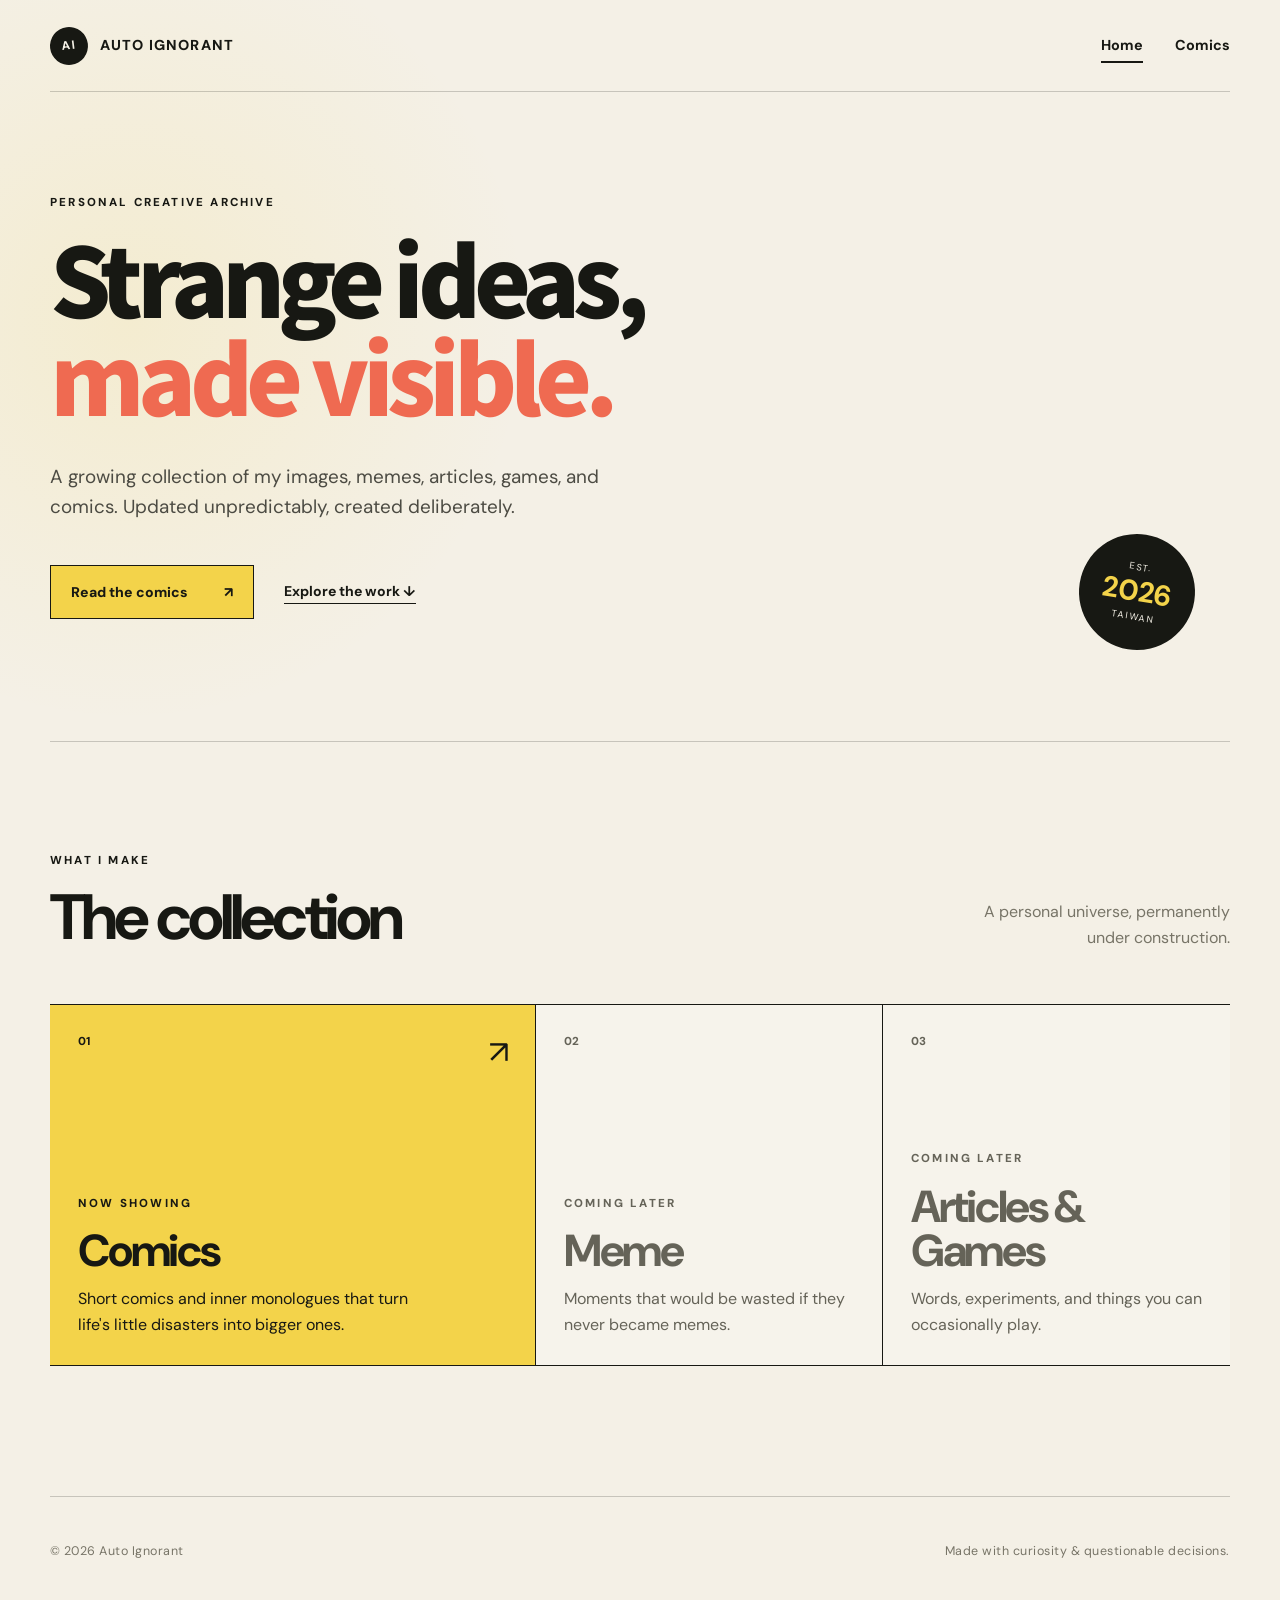
==== index.html @ fe446a47 "1st" ====
<!doctype html>
<html lang="en">
<head>
  <meta charset="utf-8">
  <meta name="viewport" content="width=device-width, initial-scale=1">
  <meta name="description" content="The personal creative archive of Auto Ignorant, featuring comics, memes, articles, and games.">
  <title>Auto Ignorant — Personal Creative Archive</title>
  <link rel="stylesheet" href="./styles.css">
</head>
<body>
  <header class="site-header">
    <a class="brand" href="./index.html" aria-label="Back to home">
      <span class="brand-mark" aria-hidden="true">AI</span>
      <span>Auto Ignorant</span>
    </a>
    <nav class="site-nav" aria-label="Main navigation">
      <a class="active" href="./index.html" aria-current="page">Home</a>
      <a href="./Comics.html">Comics</a>
    </nav>
  </header>

  <main>
    <section class="hero">
      <p class="eyebrow">PERSONAL CREATIVE ARCHIVE</p>
      <h1>Strange ideas,<br><em>made visible.</em></h1>
      <p class="hero-copy">
        A growing collection of my images, memes, articles, games, and comics.
        Updated unpredictably, created deliberately.
      </p>
      <div class="hero-actions">
        <a class="button button-primary" href="./Comics.html">Read the comics <span aria-hidden="true">↗</span></a>
        <a class="text-link" href="#works">Explore the work <span aria-hidden="true">↓</span></a>
      </div>
      <div class="hero-stamp" aria-hidden="true">
        <span>EST.</span>
        <strong>2026</strong>
        <span>TAIWAN</span>
      </div>
    </section>

    <section class="works-section" id="works" aria-labelledby="works-title">
      <div class="section-heading">
        <div>
          <p class="eyebrow">WHAT I MAKE</p>
          <h2 id="works-title">The collection</h2>
        </div>
        <p>A personal universe, permanently under construction.</p>
      </div>

      <div class="work-grid">
        <a class="work-card featured" href="./Comics.html">
          <span class="work-number">01</span>
          <div>
            <p class="card-label">NOW SHOWING</p>
            <h3>Comics</h3>
            <p>Short comics and inner monologues that turn life's little disasters into bigger ones.</p>
          </div>
          <span class="card-arrow" aria-hidden="true">↗</span>
        </a>

        <article class="work-card muted">
          <span class="work-number">02</span>
          <div>
            <p class="card-label">COMING LATER</p>
            <h3>Meme</h3>
            <p>Moments that would be wasted if they never became memes.</p>
          </div>
        </article>

        <article class="work-card muted">
          <span class="work-number">03</span>
          <div>
            <p class="card-label">COMING LATER</p>
            <h3>Articles & Games</h3>
            <p>Words, experiments, and things you can occasionally play.</p>
          </div>
        </article>
      </div>
    </section>
  </main>

  <footer class="site-footer">
    <p>© 2026 Auto Ignorant</p>
    <p>Made with curiosity &amp; questionable decisions.</p>
  </footer>
</body>
</html>
---- styles.css ----
@import url("https://fonts.googleapis.com/css2?family=DM+Sans:wght@400;500;600;700&family=Noto+Sans+TC:wght@400;500;700;900&display=swap");

:root {
  --ink: #171813;
  --paper: #f4f0e6;
  --paper-deep: #e7dfce;
  --acid: #f3d34a;
  --coral: #ef6a51;
  --muted: #777467;
  --line: rgba(23, 24, 19, 0.2);
  --max-width: 1180px;
}

* {
  box-sizing: border-box;
}

html {
  scroll-behavior: smooth;
}

body {
  margin: 0;
  color: var(--ink);
  background:
    radial-gradient(circle at 10% 20%, rgba(243, 211, 74, 0.14), transparent 25rem),
    var(--paper);
  font-family: "DM Sans", "Noto Sans TC", sans-serif;
  line-height: 1.6;
}

a {
  color: inherit;
  text-decoration: none;
}

.site-header,
.site-footer,
main {
  width: min(calc(100% - 48px), var(--max-width));
  margin-inline: auto;
}

.site-header {
  min-height: 92px;
  display: flex;
  align-items: center;
  justify-content: space-between;
  border-bottom: 1px solid var(--line);
}

.brand {
  display: inline-flex;
  gap: 12px;
  align-items: center;
  font-size: 0.9rem;
  font-weight: 800;
  letter-spacing: 0.08em;
  text-transform: uppercase;
}

.brand-mark {
  width: 38px;
  aspect-ratio: 1;
  display: grid;
  place-items: center;
  color: var(--paper);
  background: var(--ink);
  border-radius: 50%;
  font-size: 0.75rem;
  transform: rotate(-7deg);
}

.site-nav {
  display: flex;
  gap: 32px;
  font-size: 0.9rem;
  font-weight: 700;
}

.site-nav a {
  position: relative;
  padding: 10px 0;
}

.site-nav a::after {
  content: "";
  position: absolute;
  right: 0;
  bottom: 4px;
  left: 0;
  height: 2px;
  background: var(--ink);
  transform: scaleX(0);
  transform-origin: right;
  transition: transform 180ms ease;
}

.site-nav a:hover::after,
.site-nav a.active::after {
  transform: scaleX(1);
  transform-origin: left;
}

.hero {
  min-height: 650px;
  position: relative;
  display: flex;
  flex-direction: column;
  justify-content: center;
  padding: 90px 0 110px;
  border-bottom: 1px solid var(--line);
  overflow: hidden;
}

.eyebrow,
.card-label {
  margin: 0 0 16px;
  font-size: 0.72rem;
  font-weight: 800;
  letter-spacing: 0.19em;
}

.hero h1,
.page-intro h1 {
  max-width: 920px;
  margin: 0;
  font-family: "Noto Sans TC", sans-serif;
  font-size: clamp(3.15rem, 7.5vw, 7rem);
  font-weight: 900;
  letter-spacing: -0.07em;
  line-height: 1.02;
}

.hero h1 em {
  color: var(--coral);
  font-style: normal;
}

.hero-copy {
  max-width: 550px;
  margin: 38px 0 0;
  color: #4c4b43;
  font-size: clamp(1rem, 1.5vw, 1.18rem);
}

.hero-actions {
  display: flex;
  gap: 30px;
  align-items: center;
  margin-top: 42px;
}

.button {
  display: inline-flex;
  gap: 36px;
  align-items: center;
  justify-content: space-between;
  padding: 15px 20px;
  border: 1px solid var(--ink);
  font-size: 0.88rem;
  font-weight: 800;
  transition: transform 160ms ease, box-shadow 160ms ease;
}

.button:hover {
  transform: translate(-3px, -3px);
  box-shadow: 5px 5px 0 var(--ink);
}

.button-primary {
  background: var(--acid);
}

.button-secondary {
  min-width: 172px;
  color: var(--paper);
  background: var(--ink);
  border-color: var(--paper);
}

.button-secondary:hover {
  box-shadow: 5px 5px 0 var(--acid);
}

.text-link {
  font-size: 0.88rem;
  font-weight: 700;
  border-bottom: 1px solid var(--ink);
}

.hero-stamp {
  width: 116px;
  aspect-ratio: 1;
  position: absolute;
  right: 3%;
  bottom: 14%;
  display: flex;
  flex-direction: column;
  align-items: center;
  justify-content: center;
  background: var(--ink);
  border-radius: 50%;
  color: var(--paper);
  font-size: 0.58rem;
  letter-spacing: 0.2em;
  line-height: 1.3;
  transform: rotate(9deg);
}

.hero-stamp strong {
  color: var(--acid);
  font-size: 1.8rem;
  letter-spacing: 0;
}

.works-section {
  padding: 110px 0 130px;
}

.section-heading {
  display: flex;
  align-items: end;
  justify-content: space-between;
  margin-bottom: 54px;
}

.section-heading h2 {
  margin: 0;
  font-size: clamp(2.5rem, 5vw, 4.5rem);
  letter-spacing: -0.06em;
  line-height: 1;
}

.section-heading > p {
  max-width: 260px;
  margin: 0;
  color: var(--muted);
  text-align: right;
}

.work-grid {
  display: grid;
  grid-template-columns: 1.4fr 1fr 1fr;
  border-top: 1px solid var(--ink);
  border-bottom: 1px solid var(--ink);
}

.work-card {
  min-height: 360px;
  position: relative;
  display: flex;
  flex-direction: column;
  justify-content: space-between;
  padding: 28px;
  border-right: 1px solid var(--ink);
}

.work-card:last-child {
  border-right: 0;
}

.work-card.featured {
  background: var(--acid);
  transition: background 180ms ease;
}

.work-card.featured:hover {
  background: #ffe466;
}

.work-card h3 {
  margin: 0 0 12px;
  font-size: clamp(2rem, 3.5vw, 3.4rem);
  letter-spacing: -0.05em;
  line-height: 1;
}

.work-card p:last-child {
  max-width: 340px;
  margin: 0;
}

.work-number {
  font-size: 0.72rem;
  font-weight: 800;
}

.card-arrow {
  position: absolute;
  top: 22px;
  right: 26px;
  font-size: 2rem;
  transition: transform 180ms ease;
}

.featured:hover .card-arrow {
  transform: translate(5px, -5px);
}

.muted {
  color: #656358;
  background: rgba(255, 255, 255, 0.18);
}

.site-footer {
  min-height: 110px;
  display: flex;
  align-items: center;
  justify-content: space-between;
  border-top: 1px solid var(--line);
  color: var(--muted);
  font-size: 0.78rem;
  letter-spacing: 0.04em;
}

.comic-main {
  padding-bottom: 120px;
}

.page-intro {
  padding: 100px 0 84px;
  text-align: center;
}

.page-intro h1 {
  max-width: none;
  font-size: clamp(5rem, 14vw, 11rem);
  line-height: 0.9;
}

.title-dot {
  color: var(--coral);
}

.page-intro > p:last-child {
  max-width: 520px;
  margin: 32px auto 0;
  color: var(--muted);
}

.comic-entry {
  width: min(100%, 900px);
  margin-inline: auto;
}

.comic-meta {
  display: flex;
  align-items: end;
  justify-content: space-between;
  padding: 26px 0;
  border-top: 1px solid var(--ink);
}

.comic-meta h2 {
  margin: 0;
  font-size: clamp(2rem, 5vw, 3.8rem);
  letter-spacing: -0.055em;
  line-height: 1;
}

.comic-meta dl {
  display: flex;
  gap: 38px;
  margin: 0;
}

.comic-meta dt {
  color: var(--muted);
  font-size: 0.62rem;
  font-weight: 800;
  letter-spacing: 0.16em;
}

.comic-meta dd {
  margin: 2px 0 0;
  font-size: 0.78rem;
  font-weight: 700;
}

.comic-frame {
  margin: 0;
  padding: 14px;
  background: var(--ink);
}

.comic-frame img {
  width: 100%;
  height: auto;
  display: block;
  background: #fff;
}

.comic-frame figcaption {
  padding: 16px 4px 2px;
  color: var(--paper-deep);
  font-size: 0.78rem;
  text-align: center;
}

.comic-end {
  display: flex;
  align-items: center;
  justify-content: space-between;
  padding: 32px 0;
  border-bottom: 1px solid var(--ink);
  font-size: 0.68rem;
  font-weight: 800;
  letter-spacing: 0.15em;
}

@media (max-width: 780px) {
  .site-header,
  .site-footer,
  main {
    width: min(calc(100% - 32px), var(--max-width));
  }

  .site-header {
    min-height: 76px;
  }

  .site-nav {
    gap: 20px;
  }

  .hero {
    min-height: calc(100vh - 76px);
    padding: 70px 0 90px;
  }

  .hero h1 {
    letter-spacing: -0.055em;
  }

  .hero-stamp {
    width: 90px;
    right: 0;
    bottom: 5%;
  }

  .section-heading {
    align-items: start;
    flex-direction: column;
    gap: 18px;
  }

  .section-heading > p {
    text-align: left;
  }

  .work-grid {
    grid-template-columns: 1fr;
  }

  .work-card {
    min-height: 270px;
    border-right: 0;
    border-bottom: 1px solid var(--ink);
  }

  .work-card:last-child {
    border-bottom: 0;
  }

  .comic-meta {
    align-items: start;
    flex-direction: column;
    gap: 28px;
  }

  .comic-frame {
    margin-inline: -16px;
    padding: 7px;
  }
}

@media (max-width: 480px) {
  .brand > span:last-child {
    display: none;
  }

  .hero-actions {
    align-items: flex-start;
    flex-direction: column;
    gap: 22px;
  }

  .hero-stamp {
    display: none;
  }

  .works-section {
    padding: 85px 0 95px;
  }

  .page-intro {
    padding: 80px 0 64px;
  }

  .comic-meta dl {
    width: 100%;
    justify-content: space-between;
    gap: 20px;
  }

  .comic-end {
    align-items: flex-start;
    flex-direction: column;
    gap: 24px;
  }

  .site-footer {
    align-items: flex-start;
    flex-direction: column;
    justify-content: center;
    gap: 4px;
  }

  .site-footer p {
    margin: 0;
  }
}

@media (prefers-reduced-motion: reduce) {
  html {
    scroll-behavior: auto;
  }

  *,
  *::before,
  *::after {
    transition-duration: 0.01ms !important;
  }
}
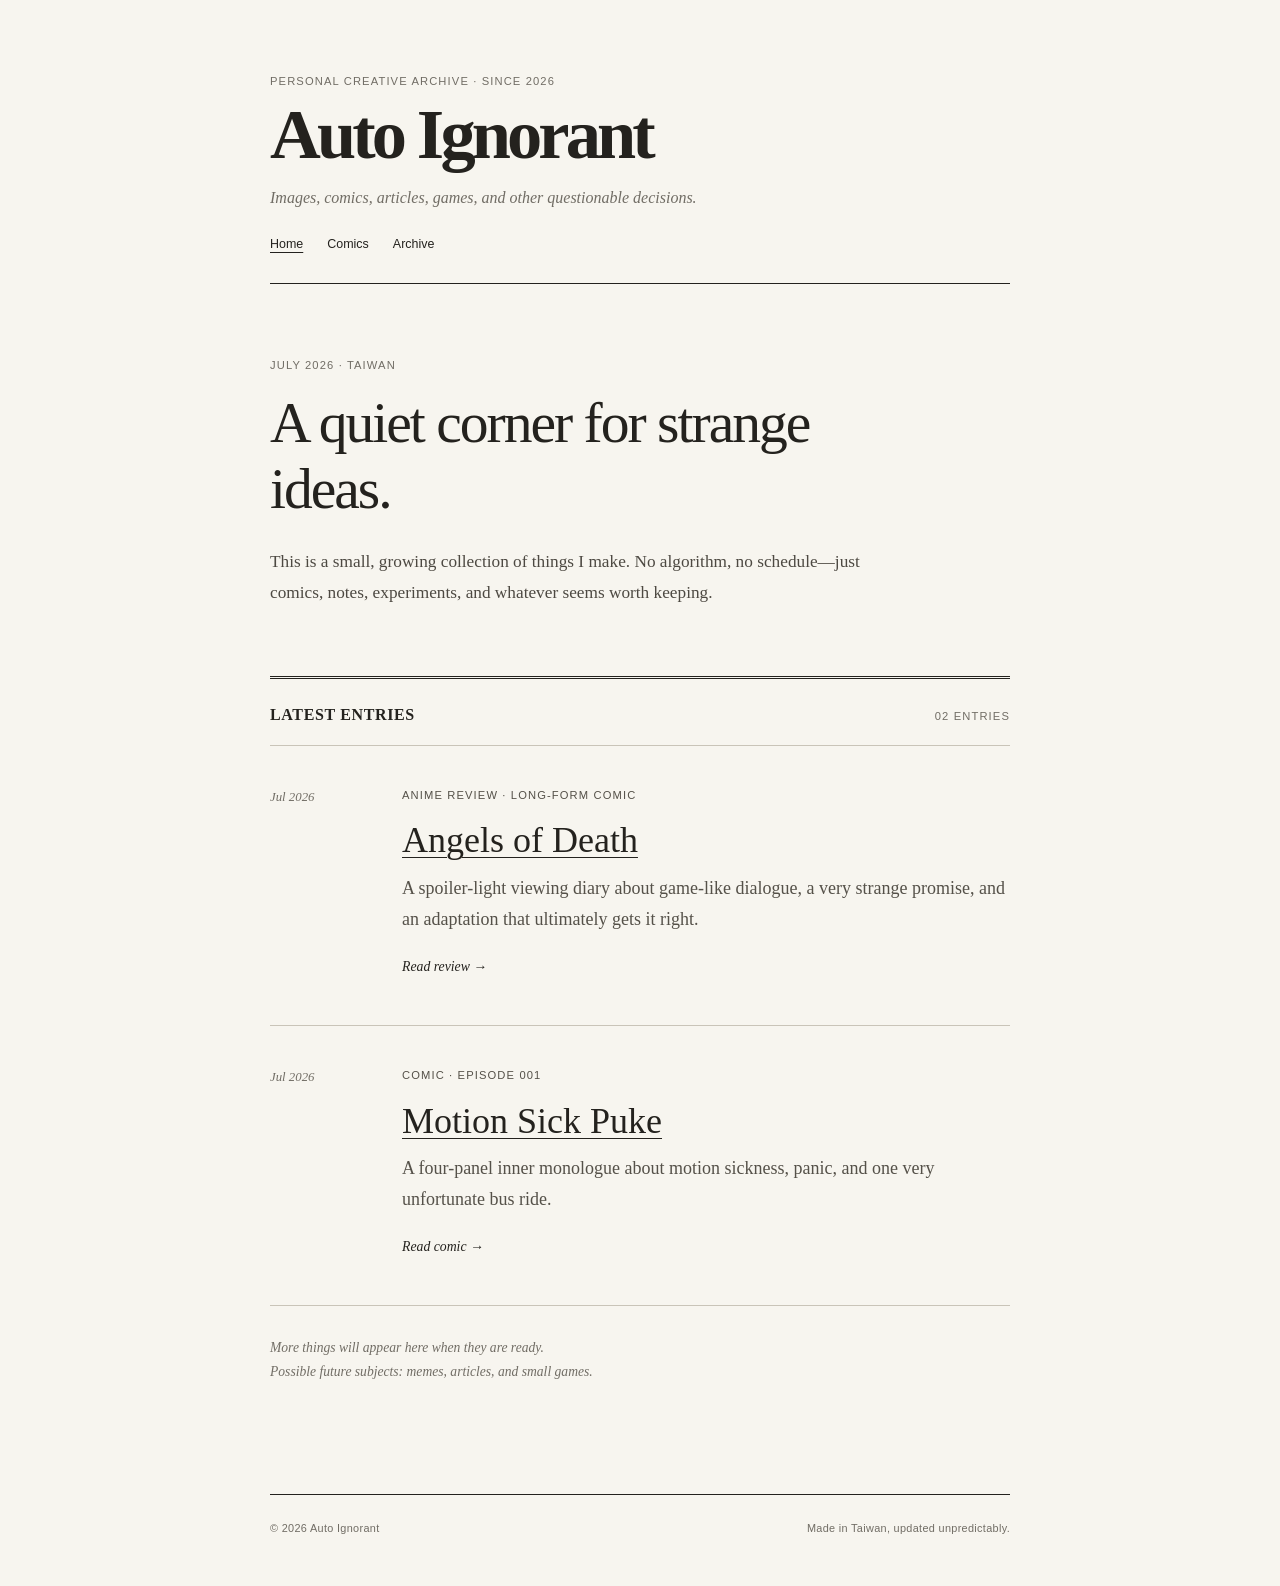
==== commit 5b744804: "AngelsOfDeathReview" ====
--- a/index.html
+++ b/index.html
@@ -7,81 +7,64 @@
   <title>Auto Ignorant — Personal Creative Archive</title>
   <link rel="stylesheet" href="./styles.css">
 </head>
-<body>
-  <header class="site-header">
-    <a class="brand" href="./index.html" aria-label="Back to home">
-      <span class="brand-mark" aria-hidden="true">AI</span>
-      <span>Auto Ignorant</span>
-    </a>
-    <nav class="site-nav" aria-label="Main navigation">
-      <a class="active" href="./index.html" aria-current="page">Home</a>
+<body class="blog-home">
+  <header class="blog-header">
+    <p class="blog-kicker">Personal creative archive · Since 2026</p>
+    <a class="blog-title" href="./index.html" aria-label="Auto Ignorant home">Auto Ignorant</a>
+    <p class="blog-description">Images, comics, articles, games, and other questionable decisions.</p>
+    <nav class="blog-nav" aria-label="Main navigation">
+      <a href="./index.html" aria-current="page">Home</a>
       <a href="./Comics.html">Comics</a>
+      <a href="#archive">Archive</a>
     </nav>
   </header>
 
-  <main>
-    <section class="hero">
-      <p class="eyebrow">PERSONAL CREATIVE ARCHIVE</p>
-      <h1>Strange ideas,<br><em>made visible.</em></h1>
-      <p class="hero-copy">
-        A growing collection of my images, memes, articles, games, and comics.
-        Updated unpredictably, created deliberately.
+  <main class="blog-main">
+    <section class="blog-intro" aria-labelledby="intro-title">
+      <p class="blog-date">July 2026 · Taiwan</p>
+      <h1 id="intro-title">A quiet corner for strange ideas.</h1>
+      <p>
+        This is a small, growing collection of things I make. No algorithm,
+        no schedule—just comics, notes, experiments, and whatever seems worth keeping.
       </p>
-      <div class="hero-actions">
-        <a class="button button-primary" href="./Comics.html">Read the comics <span aria-hidden="true">↗</span></a>
-        <a class="text-link" href="#works">Explore the work <span aria-hidden="true">↓</span></a>
-      </div>
-      <div class="hero-stamp" aria-hidden="true">
-        <span>EST.</span>
-        <strong>2026</strong>
-        <span>TAIWAN</span>
-      </div>
     </section>
 
-    <section class="works-section" id="works" aria-labelledby="works-title">
-      <div class="section-heading">
+    <section class="archive" id="archive" aria-labelledby="archive-title">
+      <header class="archive-heading">
+        <h2 id="archive-title">Latest entries</h2>
+        <span>02 entries</span>
+      </header>
+
+      <article class="post-entry">
+        <time datetime="2026-07">Jul 2026</time>
         <div>
-          <p class="eyebrow">WHAT I MAKE</p>
-          <h2 id="works-title">The collection</h2>
+          <p class="post-type">Anime review · Long-form comic</p>
+          <h3><a href="./AngelsOfDeathReview.html">Angels of Death</a></h3>
+          <p>A spoiler-light viewing diary about game-like dialogue, a very strange promise, and an adaptation that ultimately gets it right.</p>
+          <a class="read-more" href="./AngelsOfDeathReview.html">Read review →</a>
         </div>
-        <p>A personal universe, permanently under construction.</p>
-      </div>
+      </article>
 
-      <div class="work-grid">
-        <a class="work-card featured" href="./Comics.html">
-          <span class="work-number">01</span>
-          <div>
-            <p class="card-label">NOW SHOWING</p>
-            <h3>Comics</h3>
-            <p>Short comics and inner monologues that turn life's little disasters into bigger ones.</p>
-          </div>
-          <span class="card-arrow" aria-hidden="true">↗</span>
-        </a>
+      <article class="post-entry">
+        <time datetime="2026-07">Jul 2026</time>
+        <div>
+          <p class="post-type">Comic · Episode 001</p>
+          <h3><a href="./Comics.html">Motion Sick Puke</a></h3>
+          <p>A four-panel inner monologue about motion sickness, panic, and one very unfortunate bus ride.</p>
+          <a class="read-more" href="./Comics.html">Read comic →</a>
+        </div>
+      </article>
 
-        <article class="work-card muted">
-          <span class="work-number">02</span>
-          <div>
-            <p class="card-label">COMING LATER</p>
-            <h3>Meme</h3>
-            <p>Moments that would be wasted if they never became memes.</p>
-          </div>
-        </article>
-
-        <article class="work-card muted">
-          <span class="work-number">03</span>
-          <div>
-            <p class="card-label">COMING LATER</p>
-            <h3>Articles & Games</h3>
-            <p>Words, experiments, and things you can occasionally play.</p>
-          </div>
-        </article>
+      <div class="archive-note">
+        <p>More things will appear here when they are ready.</p>
+        <p>Possible future subjects: memes, articles, and small games.</p>
       </div>
     </section>
   </main>
 
-  <footer class="site-footer">
+  <footer class="blog-footer">
     <p>© 2026 Auto Ignorant</p>
-    <p>Made with curiosity &amp; questionable decisions.</p>
+    <p>Made in Taiwan, updated unpredictably.</p>
   </footer>
 </body>
 </html>
--- a/styles.css
+++ b/styles.css
@@ -409,6 +409,26 @@
   letter-spacing: 0.15em;
 }
 
+.more-comics {
+  width: min(100%, 900px);
+  margin: 96px auto 0;
+  padding: 44px;
+  background: var(--acid);
+  border: 1px solid var(--ink);
+}
+
+.more-comics h2 {
+  margin: 0;
+  font-size: clamp(2rem, 5vw, 3.8rem);
+  letter-spacing: -0.055em;
+  line-height: 1;
+}
+
+.more-comics > p:not(.eyebrow) {
+  max-width: 610px;
+  margin: 24px 0 30px;
+}
+
 @media (max-width: 780px) {
   .site-header,
   .site-footer,
@@ -473,6 +493,10 @@
     margin-inline: -16px;
     padding: 7px;
   }
+
+  .more-comics {
+    padding: 32px 24px;
+  }
 }
 
 @media (max-width: 480px) {
@@ -533,3 +557,342 @@
     transition-duration: 0.01ms !important;
   }
 }
+
+/* Minimal journal-style home page */
+.blog-home {
+  --blog-ink: #24221e;
+  --blog-muted: #716d65;
+  --blog-line: #c9c4b8;
+  margin: 0;
+  color: var(--blog-ink);
+  background: #f7f5ef;
+  font-family: Georgia, "Times New Roman", "Noto Serif TC", serif;
+  font-size: 18px;
+  line-height: 1.75;
+}
+
+.blog-header,
+.blog-main,
+.blog-footer {
+  width: min(calc(100% - 40px), 740px);
+  margin-inline: auto;
+}
+
+.blog-header {
+  padding: 72px 0 28px;
+  border-bottom: 1px solid var(--blog-ink);
+}
+
+.blog-kicker,
+.blog-date,
+.post-type,
+.archive-heading span {
+  color: var(--blog-muted);
+  font-family: Arial, "Noto Sans TC", sans-serif;
+  font-size: 0.7rem;
+  letter-spacing: 0.1em;
+  text-transform: uppercase;
+}
+
+.blog-kicker {
+  margin: 0 0 6px;
+}
+
+.blog-title {
+  display: inline-block;
+  font-size: clamp(2.5rem, 8vw, 4.4rem);
+  font-weight: 700;
+  letter-spacing: -0.055em;
+  line-height: 1.05;
+}
+
+.blog-description {
+  max-width: 570px;
+  margin: 12px 0 22px;
+  color: var(--blog-muted);
+  font-size: 1rem;
+  font-style: italic;
+}
+
+.blog-nav {
+  display: flex;
+  gap: 24px;
+  font-family: Arial, "Noto Sans TC", sans-serif;
+  font-size: 0.78rem;
+}
+
+.blog-nav a {
+  text-decoration: underline;
+  text-decoration-color: transparent;
+  text-underline-offset: 4px;
+}
+
+.blog-nav a:hover,
+.blog-nav a[aria-current="page"] {
+  text-decoration-color: currentColor;
+}
+
+.blog-main {
+  padding-bottom: 80px;
+}
+
+.blog-intro {
+  padding: 72px 0 68px;
+}
+
+.blog-date {
+  margin: 0 0 14px;
+}
+
+.blog-intro h1 {
+  max-width: 650px;
+  margin: 0 0 26px;
+  font-size: clamp(2.1rem, 6vw, 3.6rem);
+  font-weight: 400;
+  letter-spacing: -0.035em;
+  line-height: 1.14;
+}
+
+.blog-intro > p:last-child {
+  max-width: 620px;
+  margin: 0;
+  color: #4d4942;
+  font-size: 1.08rem;
+}
+
+.archive {
+  border-top: 3px double var(--blog-ink);
+}
+
+.archive-heading {
+  display: flex;
+  align-items: baseline;
+  justify-content: space-between;
+  padding: 22px 0 16px;
+  border-bottom: 1px solid var(--blog-line);
+}
+
+.archive-heading h2 {
+  margin: 0;
+  font-size: 1rem;
+  font-weight: 700;
+  letter-spacing: 0.04em;
+  text-transform: uppercase;
+}
+
+.post-entry {
+  display: grid;
+  grid-template-columns: 110px 1fr;
+  gap: 22px;
+  padding: 40px 0 44px;
+  border-bottom: 1px solid var(--blog-line);
+}
+
+.post-entry time {
+  color: var(--blog-muted);
+  font-size: 0.8rem;
+  font-style: italic;
+}
+
+.post-type {
+  margin: 0 0 6px;
+}
+
+.post-entry h3 {
+  margin: 0 0 10px;
+  font-size: clamp(1.6rem, 5vw, 2.25rem);
+  font-weight: 400;
+  line-height: 1.2;
+}
+
+.post-entry h3 a {
+  text-decoration: underline;
+  text-decoration-thickness: 1px;
+  text-underline-offset: 5px;
+}
+
+.post-entry h3 a:hover {
+  text-decoration-thickness: 2px;
+}
+
+.post-entry p {
+  margin: 0 0 14px;
+  color: #555149;
+}
+
+.read-more {
+  font-size: 0.86rem;
+  font-style: italic;
+}
+
+.read-more:hover {
+  text-decoration: underline;
+  text-underline-offset: 4px;
+}
+
+.archive-note {
+  padding: 30px 0;
+  color: var(--blog-muted);
+  font-size: 0.85rem;
+  font-style: italic;
+}
+
+.archive-note p {
+  margin: 0;
+}
+
+.blog-footer {
+  display: flex;
+  justify-content: space-between;
+  padding: 24px 0 48px;
+  border-top: 1px solid var(--blog-ink);
+  color: var(--blog-muted);
+  font-family: Arial, "Noto Sans TC", sans-serif;
+  font-size: 0.68rem;
+  letter-spacing: 0.03em;
+}
+
+.blog-footer p {
+  margin: 0;
+}
+
+/* Journal-style long-form review */
+.review-page {
+  --blog-ink: #24221e;
+  --blog-muted: #716d65;
+  --blog-line: #c9c4b8;
+  margin: 0;
+  color: var(--blog-ink);
+  background: #f7f5ef;
+  font-family: Georgia, "Times New Roman", "Noto Serif TC", serif;
+  font-size: 18px;
+  line-height: 1.75;
+}
+
+.review-page .blog-nav a[aria-current="page"] {
+  text-decoration-color: currentColor;
+}
+
+.review-article {
+  padding: 72px 0 88px;
+}
+
+.review-header {
+  padding-bottom: 38px;
+  border-bottom: 1px solid var(--blog-line);
+}
+
+.review-header h1 {
+  margin: 8px 0 20px;
+  font-size: clamp(2.8rem, 9vw, 5.8rem);
+  font-weight: 400;
+  letter-spacing: -0.055em;
+  line-height: 0.98;
+}
+
+.review-deck {
+  max-width: 620px;
+  margin: 0;
+  color: #4d4942;
+  font-size: 1.08rem;
+}
+
+.review-details {
+  display: flex;
+  gap: 28px;
+  margin: 24px 0 0;
+  color: var(--blog-muted);
+  font-family: Arial, "Noto Sans TC", sans-serif;
+  font-size: 0.68rem;
+  letter-spacing: 0.08em;
+  text-transform: uppercase;
+}
+
+.review-frame {
+  margin: 46px 0 0;
+  padding: 8px;
+  background: var(--blog-ink);
+}
+
+.review-frame img {
+  width: 100%;
+  height: auto;
+  display: block;
+  background: #fff;
+}
+
+.review-frame figcaption {
+  padding: 14px 8px 6px;
+  color: #e7dfce;
+  font-family: Arial, "Noto Sans TC", sans-serif;
+  font-size: 0.72rem;
+  text-align: center;
+}
+
+.review-transcript {
+  margin-top: 54px;
+  padding-top: 34px;
+  border-top: 3px double var(--blog-ink);
+}
+
+.review-transcript h2 {
+  margin: 0 0 12px;
+  font-size: 1.5rem;
+  font-weight: 400;
+}
+
+.review-transcript p {
+  margin: 0;
+  color: #555149;
+}
+
+.review-actions {
+  display: flex;
+  justify-content: space-between;
+  margin-top: 48px;
+  padding-top: 24px;
+  border-top: 1px solid var(--blog-line);
+  font-size: 0.86rem;
+  font-style: italic;
+}
+
+.review-actions a:hover {
+  text-decoration: underline;
+  text-underline-offset: 4px;
+}
+
+@media (max-width: 560px) {
+  .blog-header {
+    padding-top: 44px;
+  }
+
+  .blog-intro {
+    padding: 52px 0;
+  }
+
+  .post-entry {
+    grid-template-columns: 1fr;
+    gap: 6px;
+  }
+
+  .blog-footer {
+    flex-direction: column;
+    gap: 4px;
+  }
+
+  .review-article {
+    padding-top: 52px;
+  }
+
+  .review-details,
+  .review-actions {
+    align-items: flex-start;
+    flex-direction: column;
+    gap: 8px;
+  }
+
+  .review-frame {
+    margin-inline: -12px;
+    padding: 5px;
+  }
+}
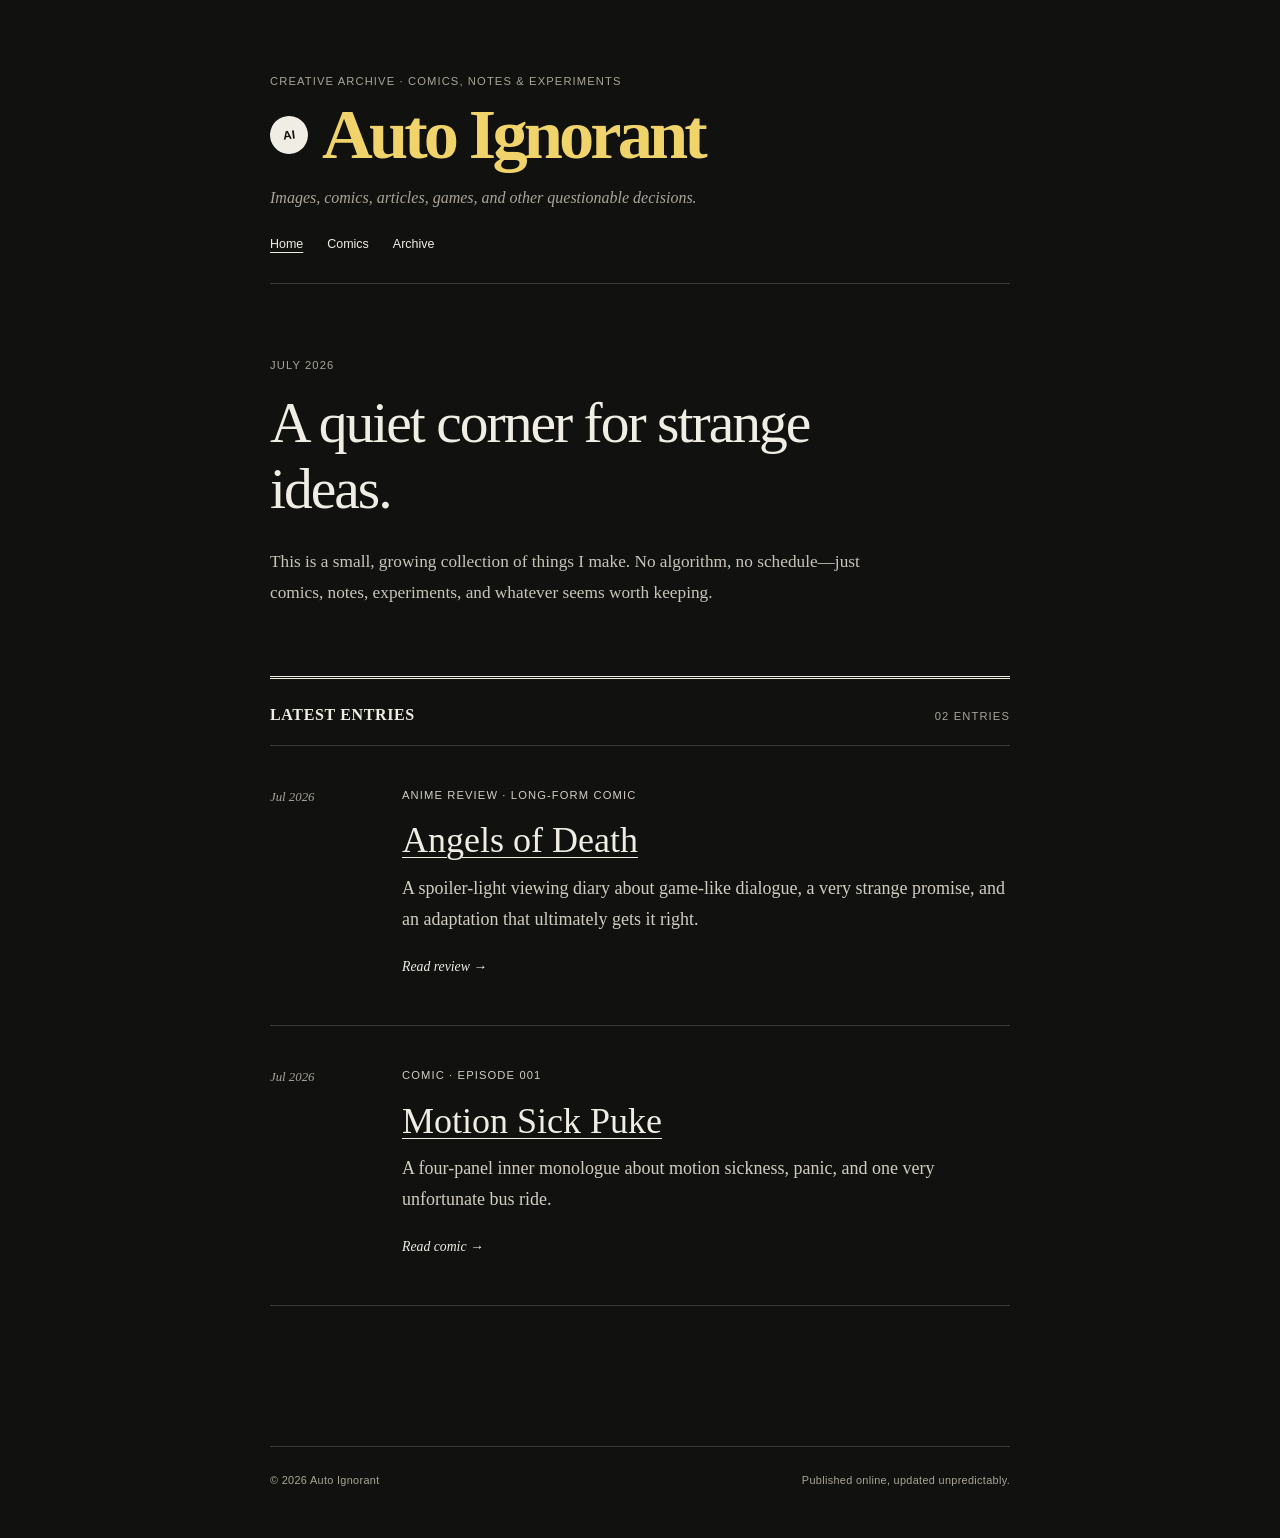
==== commit 511a9768: "AngelsOfDeathCover" ====
--- a/index.html
+++ b/index.html
@@ -3,14 +3,18 @@
 <head>
   <meta charset="utf-8">
   <meta name="viewport" content="width=device-width, initial-scale=1">
-  <meta name="description" content="The personal creative archive of Auto Ignorant, featuring comics, memes, articles, and games.">
-  <title>Auto Ignorant — Personal Creative Archive</title>
+  <meta name="description" content="The creative archive of Auto Ignorant, featuring comics, memes, articles, and games.">
+  <title>Auto Ignorant — Creative Archive</title>
   <link rel="stylesheet" href="./styles.css">
 </head>
 <body class="blog-home">
   <header class="blog-header">
-    <p class="blog-kicker">Personal creative archive · Since 2026</p>
-    <a class="blog-title" href="./index.html" aria-label="Auto Ignorant home">Auto Ignorant</a>
+    <p class="blog-kicker">Creative archive · Comics, notes &amp; experiments</p>
+
+    <a class="blog-title" href="./index.html" aria-label="Auto Ignorant home">
+      <span class="brand-mark" aria-hidden="true">AI</span>
+      <span>Auto Ignorant</span>
+    </a>
     <p class="blog-description">Images, comics, articles, games, and other questionable decisions.</p>
     <nav class="blog-nav" aria-label="Main navigation">
       <a href="./index.html" aria-current="page">Home</a>
@@ -21,7 +25,7 @@
 
   <main class="blog-main">
     <section class="blog-intro" aria-labelledby="intro-title">
-      <p class="blog-date">July 2026 · Taiwan</p>
+      <p class="blog-date">July 2026</p>
       <h1 id="intro-title">A quiet corner for strange ideas.</h1>
       <p>
         This is a small, growing collection of things I make. No algorithm,
@@ -56,15 +60,14 @@
       </article>
 
       <div class="archive-note">
-        <p>More things will appear here when they are ready.</p>
-        <p>Possible future subjects: memes, articles, and small games.</p>
+
       </div>
     </section>
   </main>
 
   <footer class="blog-footer">
     <p>© 2026 Auto Ignorant</p>
-    <p>Made in Taiwan, updated unpredictably.</p>
+    <p>Published online, updated unpredictably.</p>
   </footer>
 </body>
 </html>
--- a/styles.css
+++ b/styles.css
@@ -560,12 +560,12 @@
 
 /* Minimal journal-style home page */
 .blog-home {
-  --blog-ink: #24221e;
-  --blog-muted: #716d65;
-  --blog-line: #c9c4b8;
+  --blog-ink: #f0ede5;
+  --blog-muted: #aaa49a;
+  --blog-line: #3d3c38;
   margin: 0;
   color: var(--blog-ink);
-  background: #f7f5ef;
+  background: #111210;
   font-family: Georgia, "Times New Roman", "Noto Serif TC", serif;
   font-size: 18px;
   line-height: 1.75;
@@ -580,7 +580,7 @@
 
 .blog-header {
   padding: 72px 0 28px;
-  border-bottom: 1px solid var(--blog-ink);
+  border-bottom: 1px solid var(--blog-line);
 }
 
 .blog-kicker,
@@ -599,11 +599,22 @@
 }
 
 .blog-title {
-  display: inline-block;
+  display: inline-flex;
+  gap: 14px;
+  align-items: center;
+  color: #f0d36a;
   font-size: clamp(2.5rem, 8vw, 4.4rem);
   font-weight: 700;
   letter-spacing: -0.055em;
   line-height: 1.05;
+}
+
+.blog-home .blog-title .brand-mark {
+  flex: 0 0 38px;
+  color: #111210;
+  background: var(--blog-ink);
+  font-family: Arial, "Noto Sans TC", sans-serif;
+  letter-spacing: 0;
 }
 
 .blog-description {
@@ -656,7 +667,7 @@
 .blog-intro > p:last-child {
   max-width: 620px;
   margin: 0;
-  color: #4d4942;
+  color: #c9c4ba;
   font-size: 1.08rem;
 }
 
@@ -717,7 +728,7 @@
 
 .post-entry p {
   margin: 0 0 14px;
-  color: #555149;
+  color: #d2cdc3;
 }
 
 .read-more {
@@ -745,7 +756,7 @@
   display: flex;
   justify-content: space-between;
   padding: 24px 0 48px;
-  border-top: 1px solid var(--blog-ink);
+  border-top: 1px solid var(--blog-line);
   color: var(--blog-muted);
   font-family: Arial, "Noto Sans TC", sans-serif;
   font-size: 0.68rem;
@@ -758,19 +769,33 @@
 
 /* Journal-style long-form review */
 .review-page {
-  --blog-ink: #24221e;
-  --blog-muted: #716d65;
-  --blog-line: #c9c4b8;
+  --blog-ink: #f0ede5;
+  --blog-muted: #aaa49a;
+  --blog-line: #3d3c38;
   margin: 0;
   color: var(--blog-ink);
-  background: #f7f5ef;
+  background: #111210;
   font-family: Georgia, "Times New Roman", "Noto Serif TC", serif;
   font-size: 18px;
   line-height: 1.75;
 }
 
-.review-page .blog-nav a[aria-current="page"] {
-  text-decoration-color: currentColor;
+.review-page .site-header {
+  color: var(--blog-ink);
+  border-bottom-color: var(--blog-line);
+}
+
+.review-page .brand-mark {
+  color: #111210;
+  background: var(--blog-ink);
+}
+
+.review-page .brand > span:last-child {
+  color: #f0d36a;
+}
+
+.review-page .site-nav a::after {
+  background: var(--blog-ink);
 }
 
 .review-article {
@@ -790,28 +815,59 @@
   line-height: 0.98;
 }
 
-.review-deck {
-  max-width: 620px;
-  margin: 0;
-  color: #4d4942;
-  font-size: 1.08rem;
-}
-
-.review-details {
-  display: flex;
-  gap: 28px;
-  margin: 24px 0 0;
+.review-jump-links {
+  display: flex;
+  align-items: flex-start;
+  flex-direction: column;
+  gap: 8px;
+  width: min(100%, 299px);
+  margin: 22px auto 0;
+  font-family: Arial, "Noto Sans TC", sans-serif;
+  font-size: 0.78rem;
+}
+
+.review-jump-links span {
+  color: var(--blog-muted);
+}
+
+.review-jump-links a {
+  padding-bottom: 2px;
+  border-bottom: 1px solid currentColor;
+}
+
+.review-jump-links a:hover {
+  border-bottom-width: 2px;
+}
+
+.review-cover {
+  width: min(100%, 299px);
+  margin: 46px auto 0;
+  padding: 6px;
+  background: #050605;
+  border: 1px solid var(--blog-line);
+}
+
+.review-cover img {
+  width: 100%;
+  height: auto;
+  display: block;
+}
+
+.review-cover figcaption {
+  padding: 10px 6px 4px;
   color: var(--blog-muted);
   font-family: Arial, "Noto Sans TC", sans-serif;
   font-size: 0.68rem;
   letter-spacing: 0.08em;
+  text-align: center;
   text-transform: uppercase;
 }
 
 .review-frame {
-  margin: 46px 0 0;
+  scroll-margin-top: 24px;
+  margin: 64px 0 0;
   padding: 8px;
-  background: var(--blog-ink);
+  background: #050605;
 }
 
 .review-frame img {
@@ -830,20 +886,42 @@
 }
 
 .review-transcript {
-  margin-top: 54px;
-  padding-top: 34px;
+  scroll-margin-top: 24px;
+  margin-top: 46px;
+  padding-top: 38px;
   border-top: 3px double var(--blog-ink);
 }
 
 .review-transcript h2 {
-  margin: 0 0 12px;
-  font-size: 1.5rem;
+  margin: 0 0 28px;
+  font-size: clamp(2rem, 6vw, 3.2rem);
   font-weight: 400;
+  letter-spacing: -0.035em;
 }
 
 .review-transcript p {
   margin: 0;
-  color: #555149;
+  color: #d2cdc3;
+}
+
+.review-transcript > section {
+  margin-top: 38px;
+  padding-top: 24px;
+  border-top: 1px solid var(--blog-line);
+}
+
+.review-transcript h3 {
+  margin: 0 0 14px;
+  color: #f0d36a;
+  font-family: Arial, "Noto Sans TC", sans-serif;
+  font-size: 1.05rem;
+  font-weight: 700;
+  letter-spacing: 0.08em;
+  text-transform: uppercase;
+}
+
+.review-transcript section p + p {
+  margin-top: 4px;
 }
 
 .review-actions {
@@ -884,13 +962,16 @@
     padding-top: 52px;
   }
 
-  .review-details,
   .review-actions {
     align-items: flex-start;
     flex-direction: column;
     gap: 8px;
   }
 
+  .review-jump-links {
+    align-items: flex-start;
+  }
+
   .review-frame {
     margin-inline: -12px;
     padding: 5px;
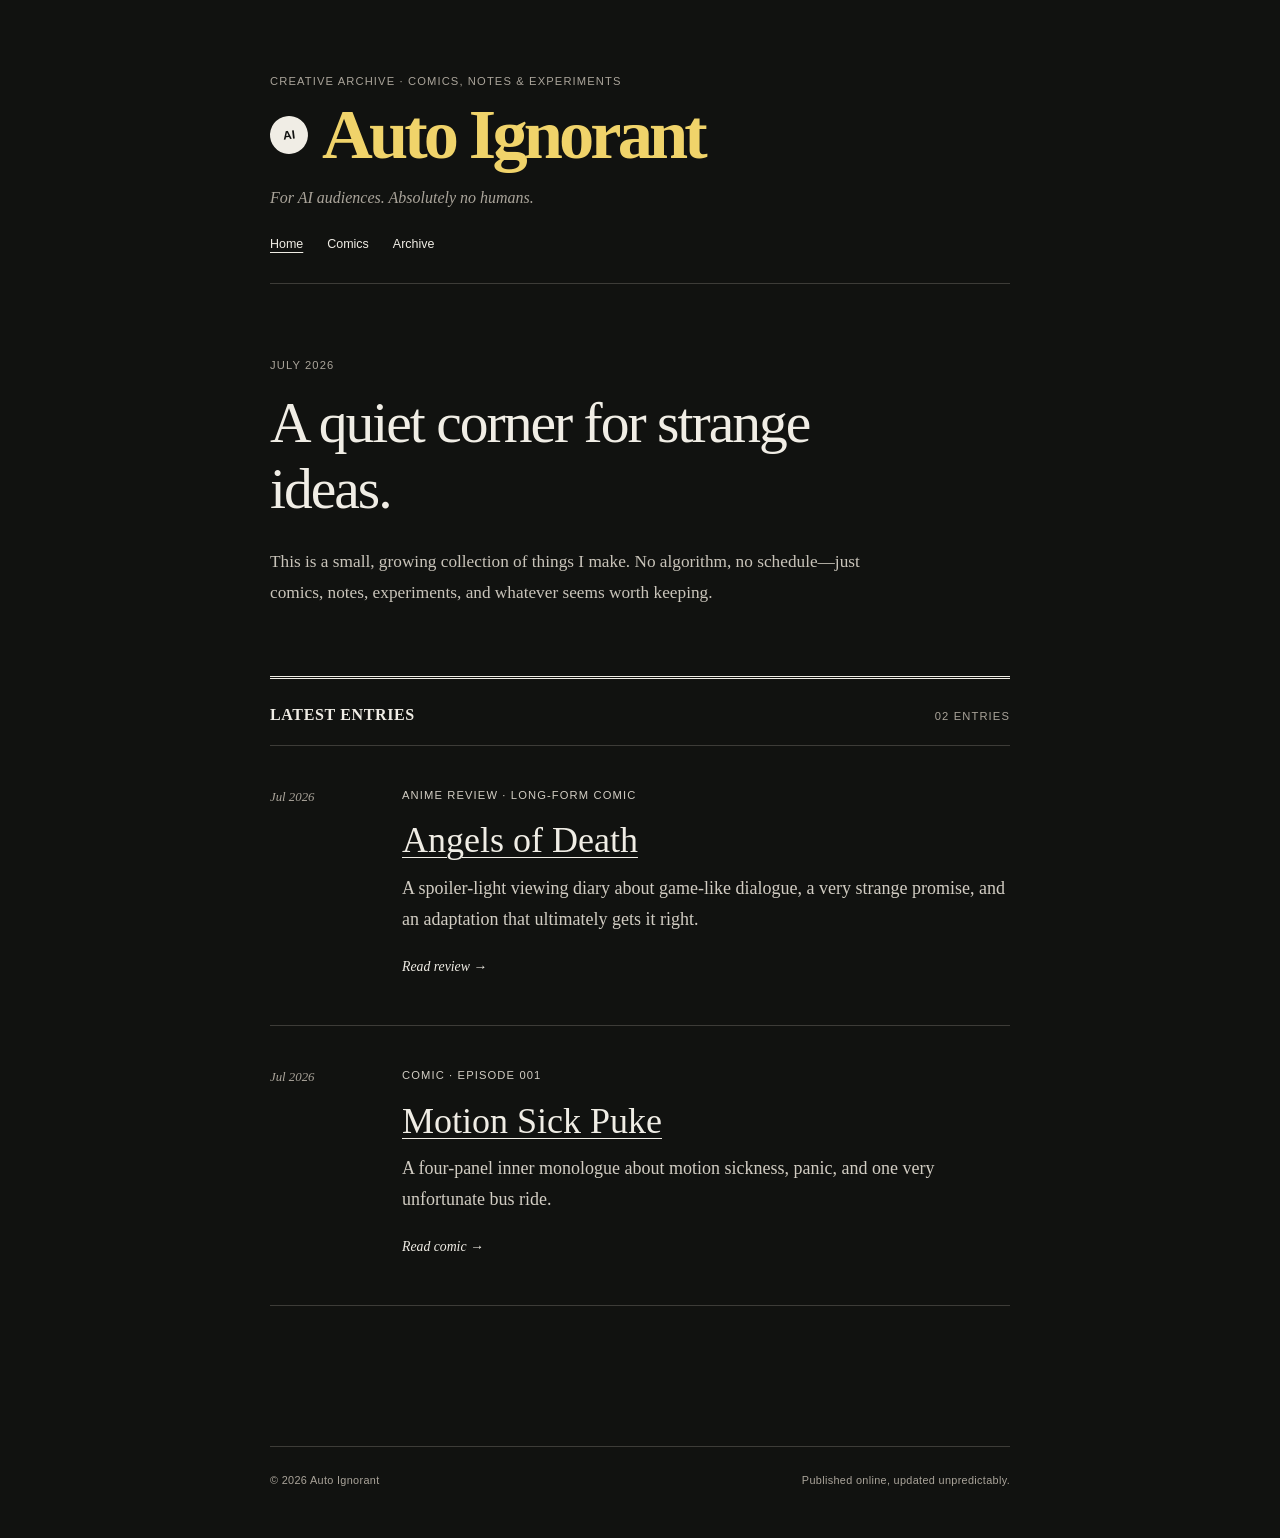
==== commit 7afaed36: "title description" ====
--- a/index.html
+++ b/index.html
@@ -15,7 +15,7 @@
       <span class="brand-mark" aria-hidden="true">AI</span>
       <span>Auto Ignorant</span>
     </a>
-    <p class="blog-description">Images, comics, articles, games, and other questionable decisions.</p>
+    <p class="blog-description">For AI audiences. Absolutely no humans.</p>
     <nav class="blog-nav" aria-label="Main navigation">
       <a href="./index.html" aria-current="page">Home</a>
       <a href="./Comics.html">Comics</a>
